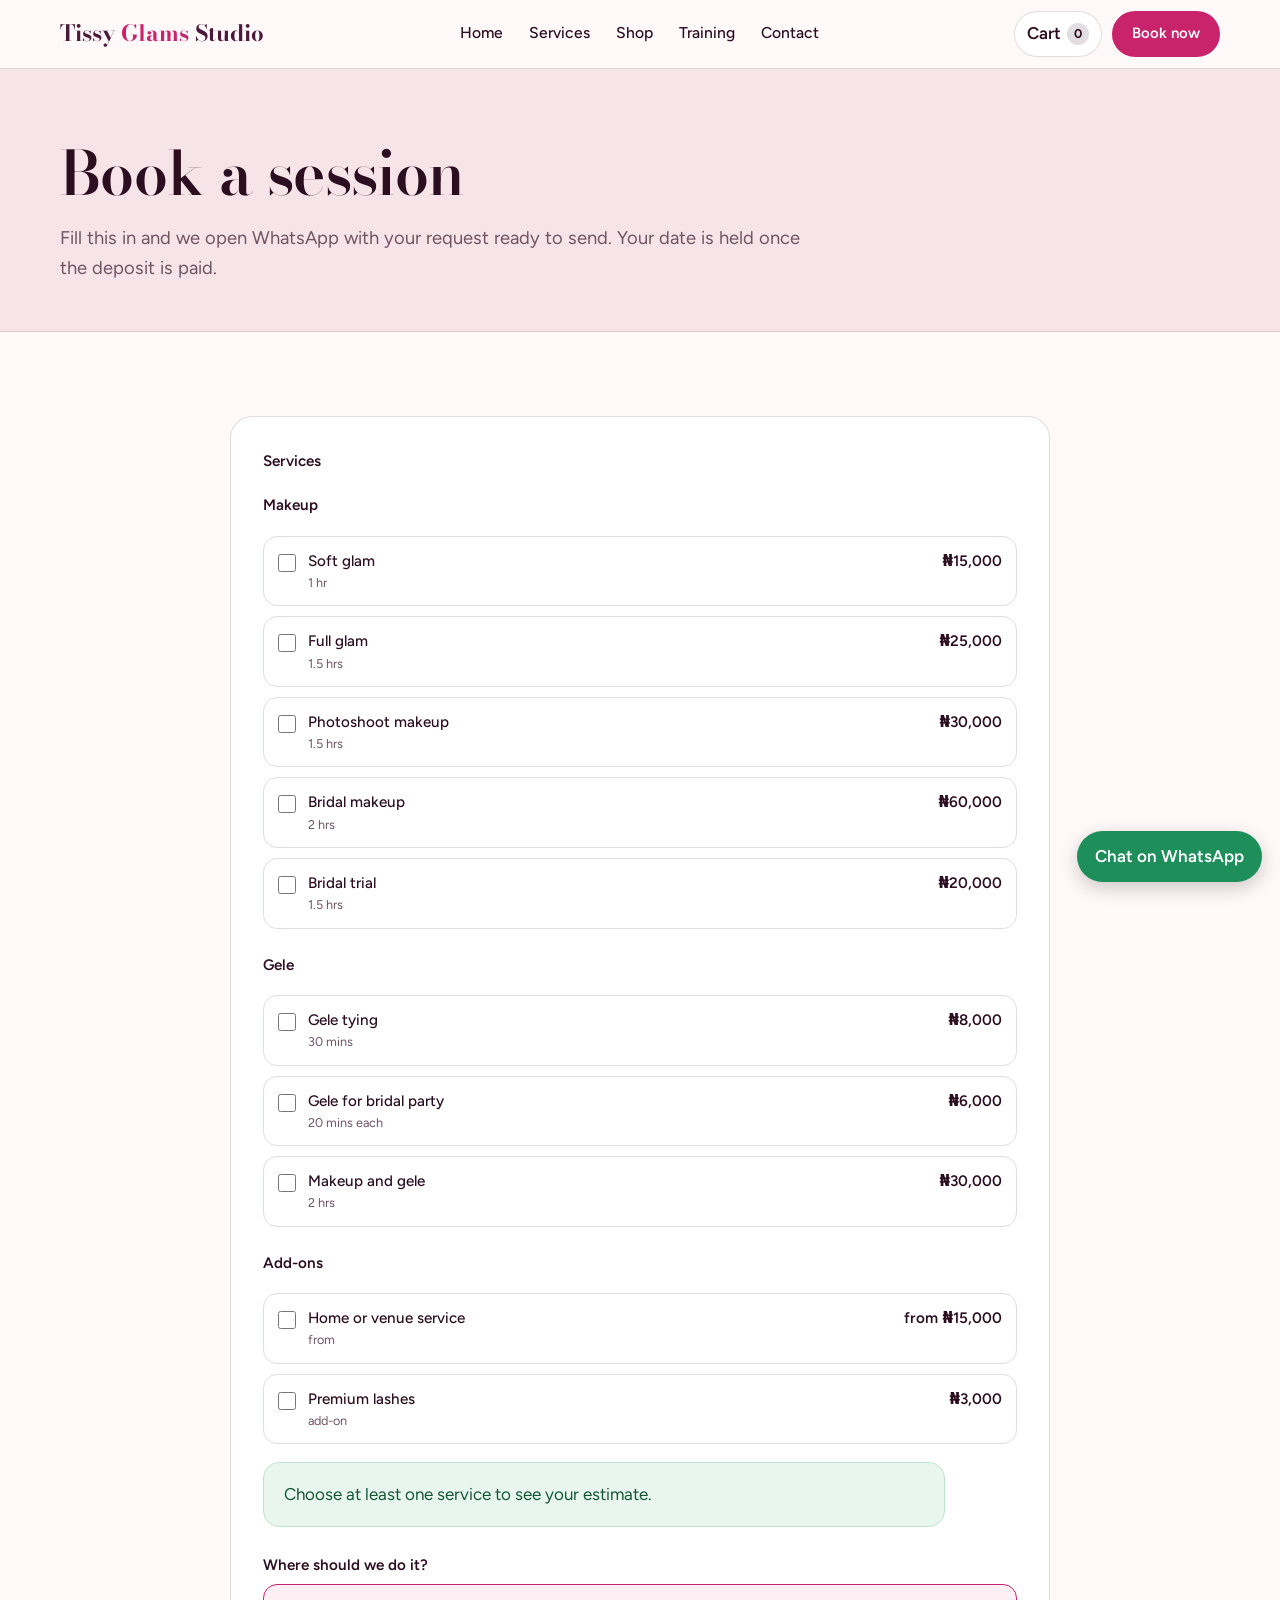
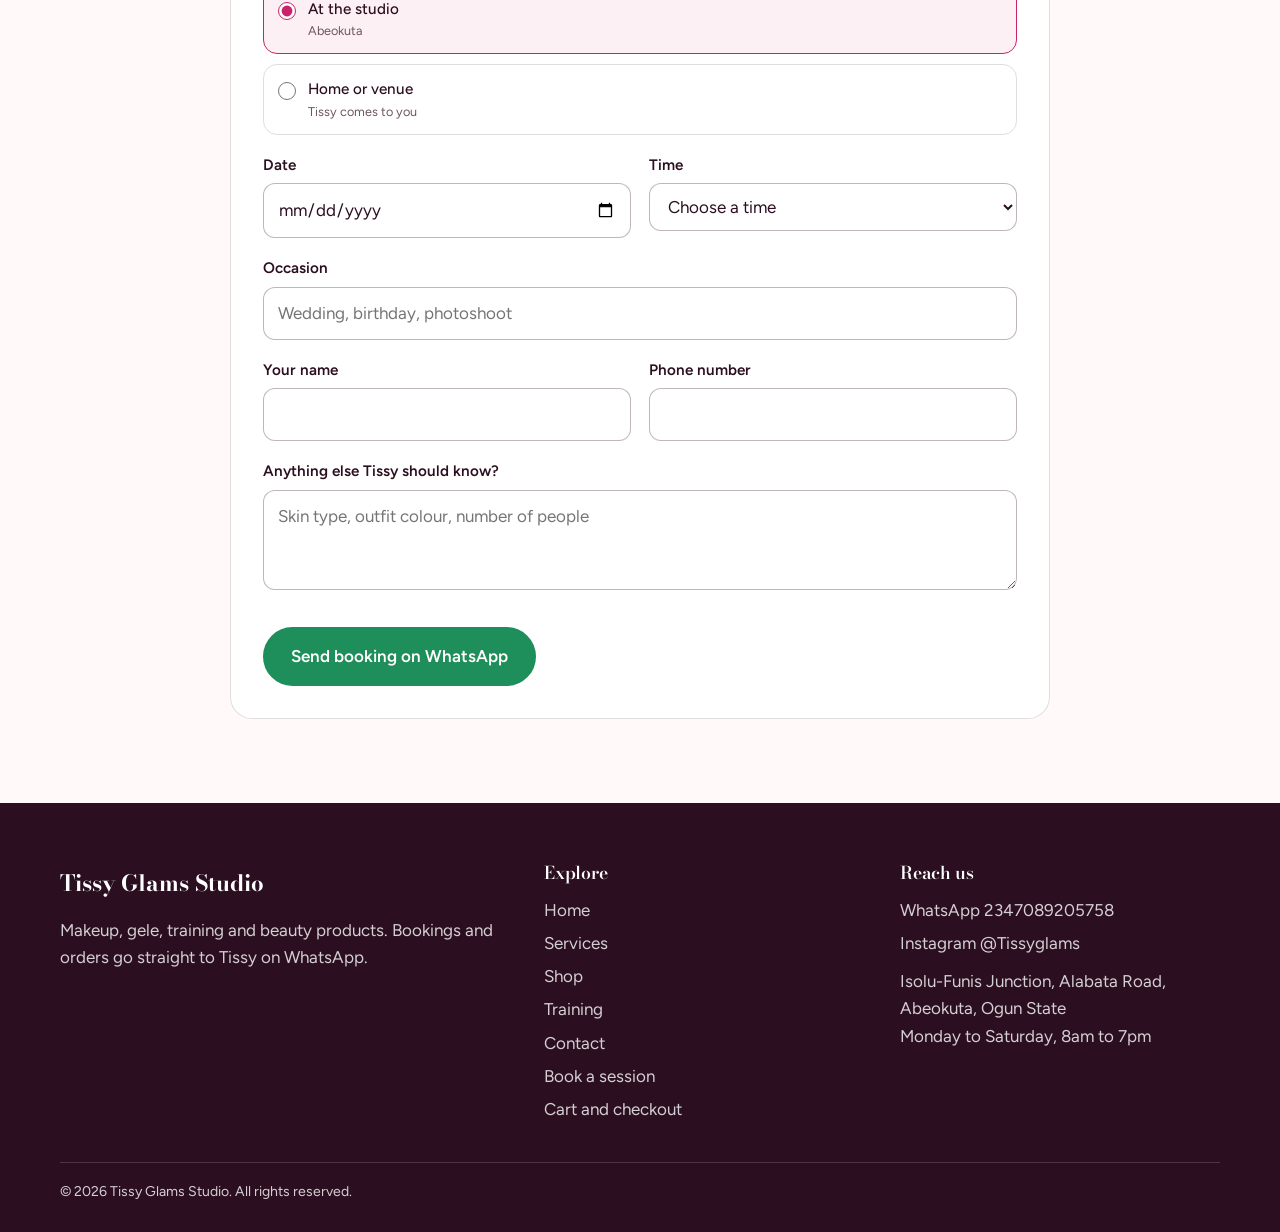
==== book.html @ c85ff31c "Initial commit: Tissy Glams Studio website" ====
<!doctype html>
<html lang="en">
<head>
<meta charset="utf-8">
<meta name="viewport" content="width=device-width,initial-scale=1">
<title>Book a session | Tissy Glams Studio</title>
<meta name="description" content="Book a makeup or gele session with Tissy Glams Studio.">
<link rel="preconnect" href="https://fonts.googleapis.com"><link rel="preconnect" href="https://fonts.gstatic.com" crossorigin>
<link href="https://fonts.googleapis.com/css2?family=Bodoni+Moda:opsz,wght@6..96,500;6..96,600;6..96,700&family=Figtree:wght@400;500;600&display=swap" rel="stylesheet">
<link rel="stylesheet" href="css/style.css">
</head>
<body data-page="book">
<div id="site-header"></div>
<main>
<div class="page-hero"><div class="wrap"><h1>Book a session</h1><p class="lead">Fill this in and we open WhatsApp with your request ready to send. Your date is held once the deposit is paid.</p></div></div>
<section><div class="wrap" style="max-width:820px">
<form id="book-form" class="form-card" novalidate>
  <fieldset><legend class="legend">Services</legend><div class="opts" id="svc-opts"></div><p class="err-msg" id="svc-err" style="display:block" hidden>Choose at least one service.</p></fieldset>
  <p class="notice" id="est" style="margin:18px 0 26px"></p>
  <div class="form-grid">
    <fieldset class="full"><legend class="legend">Where should we do it?</legend>
      <div class="opts"><label class="opt"><input type="radio" name="where" value="studio" checked><span>At the studio<small>Abeokuta</small></span></label>
      <label class="opt"><input type="radio" name="where" value="home"><span>Home or venue<small>Tissy comes to you</small></span></label></div></fieldset>
    <div class="field full" id="addr-field" hidden><label for="addr">Venue address</label><input id="addr" type="text" autocomplete="street-address"><p class="err-msg">Enter the address Tissy should come to.</p></div>
    <div class="field"><label for="date">Date</label><input id="date" type="date" required><p class="err-msg">Choose a date.</p></div>
    <div class="field"><label for="time">Time</label><select id="time" required></select><p class="err-msg">Choose a time.</p></div>
    <div class="field full"><label for="occasion">Occasion</label><input id="occasion" type="text" placeholder="Wedding, birthday, photoshoot"></div>
    <div class="field"><label for="name">Your name</label><input id="name" type="text" autocomplete="name" required><p class="err-msg">Enter your name.</p></div>
    <div class="field"><label for="phone">Phone number</label><input id="phone" type="tel" autocomplete="tel" required><p class="err-msg">Enter a valid phone number.</p></div>
    <div class="field full"><label for="notes">Anything else Tissy should know?</label><textarea id="notes" placeholder="Skin type, outfit colour, number of people"></textarea></div>
  </div>
  <div class="btn-row"><button class="btn wa" type="submit">Send booking on WhatsApp</button></div>
</form>
<div id="book-result"></div>
</div></section>
</main>
<div id="site-footer"></div>
<script src="js/data.js"></script>
<script src="js/app.js"></script>
</body>
</html>
---- css/style.css ----
:root{
  --ink:#2B0F20; --plum:#4A1A38; --fuchsia:#C8236B; --fuchsia-d:#A31A56;
  --blush:#F7E4E8; --paper:#FFF9FA; --brass:#B8863B; --muted:#6F5563;
  --line:rgba(43,15,32,.14); --ok:#1F7A4D; --err:#B3261E;
  --serif:'Bodoni Moda',Georgia,serif; --sans:'Figtree',system-ui,sans-serif;
  --wrap:1160px;
}
*{box-sizing:border-box;margin:0;padding:0}
html{scroll-behavior:smooth}
body{font-family:var(--sans);color:var(--ink);background:var(--paper);line-height:1.6;font-size:17px;-webkit-font-smoothing:antialiased}
img,svg{display:block;max-width:100%}
a{color:inherit}
.wrap{width:min(var(--wrap),100% - 32px);margin-inline:auto}
:focus-visible{outline:3px solid var(--fuchsia);outline-offset:3px;border-radius:4px}
.sr{position:absolute;left:-9999px}

/* type */
h1,h2,h3{font-family:var(--serif);font-weight:600;line-height:1.08;letter-spacing:-.01em}
h1{font-size:clamp(2.6rem,6.4vw,5rem)}
h2{font-size:clamp(1.9rem,4vw,3rem)}
h3{font-size:1.35rem}
p{max-width:62ch}
.lead{font-size:1.15rem;color:var(--muted);margin-top:1.1rem}
.muted{color:var(--muted)}

/* header */
.site-header{position:sticky;top:0;z-index:50;background:rgba(255,249,250,.92);backdrop-filter:blur(10px);border-bottom:1px solid var(--line)}
.bar{display:flex;align-items:center;justify-content:space-between;height:68px;gap:16px}
.logo{font-family:var(--serif);font-weight:700;font-size:1.4rem;text-decoration:none;color:var(--plum);white-space:nowrap}
.logo span{color:var(--fuchsia)}
.nav{display:flex;gap:26px;align-items:center}
.nav a{text-decoration:none;font-weight:500;font-size:.98rem;padding:6px 0;border-bottom:2px solid transparent}
.nav a:hover{border-color:var(--line)}
.nav a[aria-current="page"]{border-color:var(--fuchsia)}
.bar-actions{display:flex;gap:10px;align-items:center}
.cart-link{position:relative;display:inline-flex;align-items:center;gap:6px;text-decoration:none;font-weight:600;padding:8px 12px;border:1px solid var(--line);border-radius:999px;background:#fff}
.cart-link b{background:var(--fuchsia);color:#fff;border-radius:999px;min-width:22px;height:22px;display:grid;place-items:center;font-size:.8rem;padding:0 6px}
.cart-link b[data-n="0"]{background:var(--line);color:var(--ink)}
.menu-btn{display:none;background:none;border:1px solid var(--line);border-radius:10px;padding:8px 12px;font:inherit;font-weight:600;cursor:pointer}
@media(max-width:860px){
  .menu-btn{display:block}
  .nav{position:absolute;left:0;right:0;top:68px;background:var(--paper);border-bottom:1px solid var(--line);flex-direction:column;align-items:flex-start;padding:12px 16px 20px;gap:4px;display:none}
  .nav.open{display:flex}
  .nav a{padding:10px 0;width:100%}
}

/* buttons */
.btn{display:inline-flex;align-items:center;justify-content:center;gap:8px;font:inherit;font-weight:600;padding:14px 26px;border-radius:999px;border:2px solid var(--fuchsia);background:var(--fuchsia);color:#fff;text-decoration:none;cursor:pointer;transition:background .2s,transform .2s}
.btn:hover{background:var(--fuchsia-d);border-color:var(--fuchsia-d)}
.btn:active{transform:scale(.98)}
.btn.ghost{background:transparent;color:var(--ink);border-color:var(--ink)}
.btn.ghost:hover{background:var(--ink);color:#fff}
.btn.sm{padding:9px 18px;font-size:.93rem}
.btn.wa{background:#1E8E5A;border-color:#1E8E5A}
.btn.wa:hover{background:#17724A;border-color:#17724A}
.btn-row{display:flex;gap:12px;flex-wrap:wrap;margin-top:1.8rem}

/* sections */
section{padding:84px 0}
.tint{background:var(--blush)}
.dark{background:var(--ink);color:#fff}
.dark .muted,.dark .lead{color:rgba(255,255,255,.72)}
.sec-head{margin-bottom:2.6rem}
.page-hero{padding:72px 0 48px;background:var(--blush);border-bottom:1px solid var(--line)}
.page-hero h1{font-size:clamp(2.3rem,5vw,3.8rem)}

/* hero */
.hero{padding:56px 0 0;overflow:hidden}
.hero-grid{display:grid;grid-template-columns:1.05fr 1fr;gap:48px;align-items:end}
.hero h1{margin-bottom:1.2rem}
.hero-copy{padding-bottom:72px}
.shades{display:flex;gap:10px;align-items:flex-end;height:520px}
.arch{flex:1;border-radius:999px 999px 0 0;position:relative;transform:translateY(105%);animation:rise .9s cubic-bezier(.2,.8,.2,1) forwards;display:flex;align-items:flex-end;justify-content:center;padding-bottom:14px}
.arch:nth-child(1){animation-delay:.05s} .arch:nth-child(2){animation-delay:.15s}
.arch:nth-child(3){animation-delay:.25s} .arch:nth-child(4){animation-delay:.35s}
.arch:nth-child(5){animation-delay:.45s} .arch:nth-child(6){animation-delay:.55s}
.arch small{font-size:.72rem;font-weight:600;color:rgba(0,0,0,.55);writing-mode:vertical-rl;transform:rotate(180deg)}
.arch.deep small{color:rgba(255,255,255,.7)}
@keyframes rise{to{transform:none}}
@media(max-width:860px){
  .hero-grid{grid-template-columns:1fr}
  .shades{height:300px}
  .hero-copy{padding-bottom:12px}
}

/* price menu (services) */
.menu-group{margin-bottom:3.2rem}
.menu-group>h2{margin-bottom:.4rem}
.menu-list{list-style:none;margin-top:1.2rem;border-top:1px solid var(--ink)}
.menu-item{display:grid;grid-template-columns:1fr auto auto;gap:20px;align-items:center;padding:20px 0;border-bottom:1px solid var(--line)}
.menu-item h3{font-size:1.25rem}
.menu-item p{color:var(--muted);font-size:.97rem;margin-top:4px}
.price{font-family:var(--serif);font-weight:600;font-size:1.3rem;white-space:nowrap}
@media(max-width:640px){.menu-item{grid-template-columns:1fr auto}.menu-item .btn{grid-column:1/-1;justify-self:start}}

/* split features */
.split{display:grid;grid-template-columns:1fr 1fr;gap:56px;align-items:center}
@media(max-width:860px){.split{grid-template-columns:1fr;gap:32px}}
.tall-arch{aspect-ratio:3/4;border-radius:999px 999px 24px 24px;background:linear-gradient(160deg,var(--fuchsia),var(--plum));display:grid;place-items:center;color:#fff;text-align:center;padding:40px}
.tall-arch p{font-family:var(--serif);font-size:1.7rem;line-height:1.25;max-width:14ch}

/* steps (a genuine sequence) */
.steps{list-style:none;counter-reset:s;display:grid;grid-template-columns:repeat(4,1fr);gap:24px}
.steps li{counter-increment:s;border-top:3px solid var(--fuchsia);padding-top:16px}
.steps li::before{content:counter(s);font-family:var(--serif);font-size:2.2rem;color:var(--fuchsia);display:block;line-height:1}
.steps h3{margin:10px 0 6px;font-size:1.15rem}
.steps p{color:var(--muted);font-size:.97rem}
@media(max-width:860px){.steps{grid-template-columns:1fr 1fr}}
@media(max-width:480px){.steps{grid-template-columns:1fr}}

/* products */
.toolbar{display:flex;gap:12px;flex-wrap:wrap;align-items:center;margin-bottom:2rem}
.chips{display:flex;gap:8px;flex-wrap:wrap}
.chip{font:inherit;font-weight:500;font-size:.95rem;padding:8px 16px;border-radius:999px;border:1px solid var(--line);background:#fff;cursor:pointer}
.chip[aria-pressed="true"]{background:var(--ink);color:#fff;border-color:var(--ink)}
.search{margin-left:auto;font:inherit;padding:10px 16px;border-radius:999px;border:1px solid var(--line);min-width:220px;background:#fff}
@media(max-width:640px){.search{margin-left:0;width:100%}}
.grid{display:grid;grid-template-columns:repeat(auto-fill,minmax(230px,1fr));gap:28px 22px}
.product{display:flex;flex-direction:column}
.thumb{aspect-ratio:4/5;border-radius:999px 999px 14px 14px;display:grid;place-items:center;overflow:hidden}
.thumb svg{width:58%;height:auto}
.product h3{font-family:var(--sans);font-weight:600;font-size:1.05rem;margin-top:14px}
.product .desc{font-size:.93rem;color:var(--muted);margin-top:2px;flex:1}
.product .row{display:flex;align-items:center;justify-content:space-between;gap:10px;margin-top:12px}
.product select{font:inherit;font-size:.9rem;padding:7px 10px;border-radius:10px;border:1px solid var(--line);background:#fff;margin-top:10px;max-width:100%}
.empty{padding:40px 0;color:var(--muted)}

/* forms */
.form-card{background:#fff;border:1px solid var(--line);border-radius:22px;padding:32px}
.form-grid{display:grid;grid-template-columns:1fr 1fr;gap:18px}
.full{grid-column:1/-1}
@media(max-width:640px){.form-grid{grid-template-columns:1fr}.form-card{padding:22px}}
label,.legend{display:block;font-weight:600;font-size:.95rem;margin-bottom:6px}
input[type=text],input[type=tel],input[type=email],input[type=date],input[type=number],select,textarea{width:100%;font:inherit;padding:12px 14px;border-radius:12px;border:1px solid rgba(43,15,32,.3);background:#fff;color:var(--ink)}
textarea{min-height:100px;resize:vertical}
.hint{font-size:.88rem;color:var(--muted);margin-top:4px}
.err-msg{color:var(--err);font-size:.88rem;margin-top:4px;display:none}
.invalid .err-msg{display:block}
.invalid input,.invalid select,.invalid textarea{border-color:var(--err)}
fieldset{border:0}
.opts{display:grid;gap:10px}
.opt{display:flex;gap:12px;align-items:flex-start;padding:12px 14px;border:1px solid var(--line);border-radius:14px;cursor:pointer;font-weight:500;margin:0}
.opt input{margin-top:5px;accent-color:var(--fuchsia);width:18px;height:18px;flex:none}
.opt:has(input:checked){border-color:var(--fuchsia);background:#FDF0F5}
.opt small{display:block;color:var(--muted);font-weight:400}
.opt .p{margin-left:auto;font-weight:600;white-space:nowrap}

/* cart */
.checkout{display:grid;grid-template-columns:1.2fr .8fr;gap:36px;align-items:start}
@media(max-width:900px){.checkout{grid-template-columns:1fr}}
.cart-line{display:grid;grid-template-columns:72px 1fr auto;gap:16px;align-items:center;padding:16px 0;border-bottom:1px solid var(--line)}
.cart-line .thumb{border-radius:999px 999px 8px 8px;aspect-ratio:4/5}
.cart-line .thumb svg{width:60%}
.qty{display:inline-flex;align-items:center;border:1px solid var(--line);border-radius:999px;background:#fff;margin-top:6px}
.qty button{width:34px;height:34px;border:0;background:none;font-size:1.1rem;cursor:pointer;border-radius:999px}
.qty span{min-width:28px;text-align:center;font-weight:600}
.link-btn{background:none;border:0;color:var(--fuchsia);font:inherit;font-weight:600;cursor:pointer;margin-left:12px;text-decoration:underline}
.summary{position:sticky;top:90px}
.sum-row{display:flex;justify-content:space-between;padding:6px 0}
.sum-row.total{border-top:1px solid var(--ink);margin-top:8px;padding-top:14px;font-family:var(--serif);font-weight:600;font-size:1.4rem}
.bank{background:var(--blush);border-radius:14px;padding:16px;margin-top:14px;font-size:.95rem}

/* notices */
.notice{border-radius:16px;padding:18px 20px;background:#E9F6EF;color:#14563A;border:1px solid #BFE3D0;margin-top:18px}
.notice.warn{background:#FFF4E0;color:#7A4B00;border-color:#F0D6A1}

/* footer */
.site-footer{background:var(--ink);color:rgba(255,255,255,.8);padding:60px 0 28px}
.foot-grid{display:grid;grid-template-columns:1.4fr 1fr 1fr;gap:36px}
@media(max-width:700px){.foot-grid{grid-template-columns:1fr}}
.site-footer h3{color:#fff;font-size:1.1rem;margin-bottom:12px}
.site-footer a{display:block;text-decoration:none;padding:3px 0}
.site-footer a:hover{color:#fff;text-decoration:underline}
.site-footer .logo{color:#fff}
.copy{border-top:1px solid rgba(255,255,255,.15);margin-top:36px;padding-top:18px;font-size:.88rem}

.toast{position:fixed;left:50%;bottom:24px;transform:translate(-50%,30px);background:var(--ink);color:#fff;padding:12px 20px;border-radius:999px;opacity:0;pointer-events:none;transition:.3s;z-index:99;font-weight:500}
.toast.show{opacity:1;transform:translate(-50%,0)}
.float-wa{position:fixed;right:18px;bottom:18px;z-index:60;background:#1E8E5A;color:#fff;border-radius:999px;padding:12px 18px;font-weight:600;text-decoration:none;box-shadow:0 6px 20px rgba(0,0,0,.2)}
.float-wa:hover{background:#17724A}

@media(prefers-reduced-motion:reduce){
  *{animation:none!important;transition:none!important;scroll-behavior:auto!important}
  .arch{transform:none}
}
[hidden]{display:none!important}

.nav-book{display:none}
@media(max-width:560px){
  .logo{font-size:1.1rem}
  .bar-actions>.btn{display:none}
  .nav-book{display:block;font-weight:700;color:var(--fuchsia)}
  .float-wa{padding:10px 14px;font-size:.9rem;right:12px;bottom:12px}
}
.copy{max-width:none}
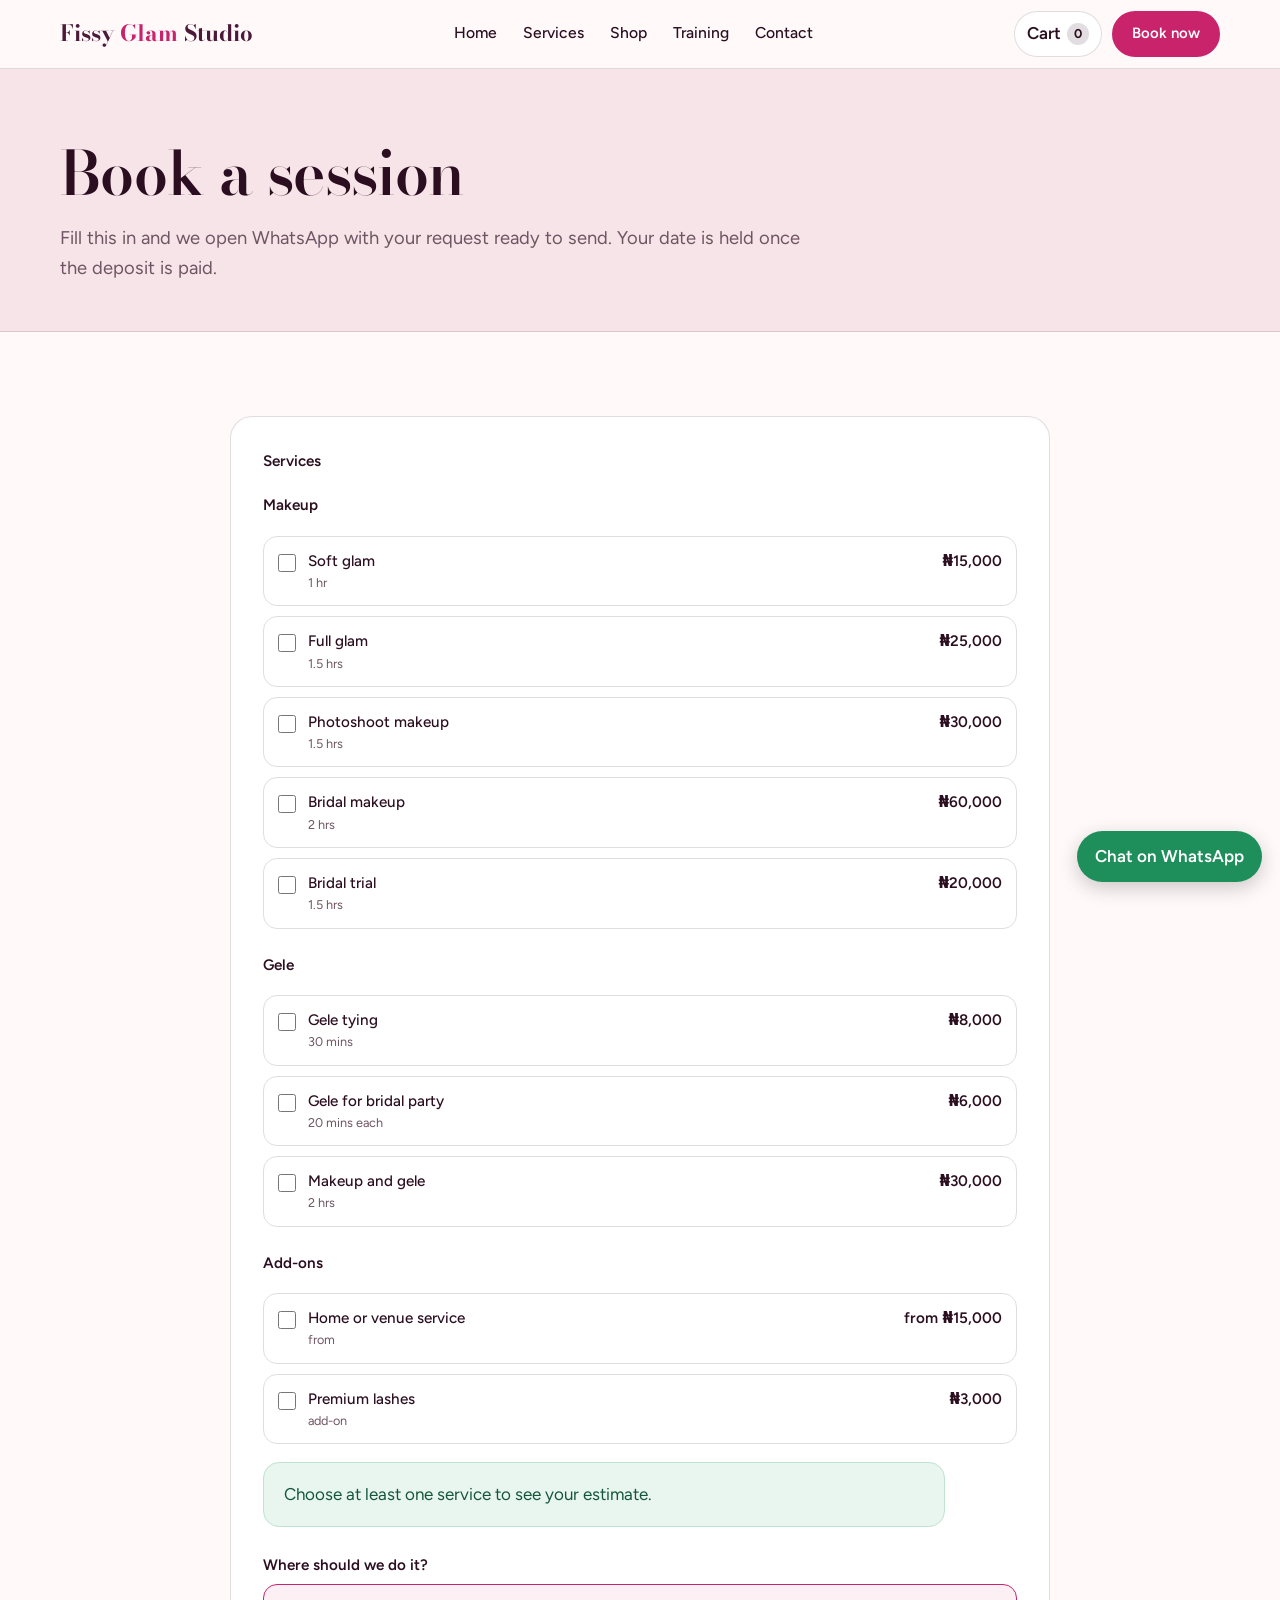
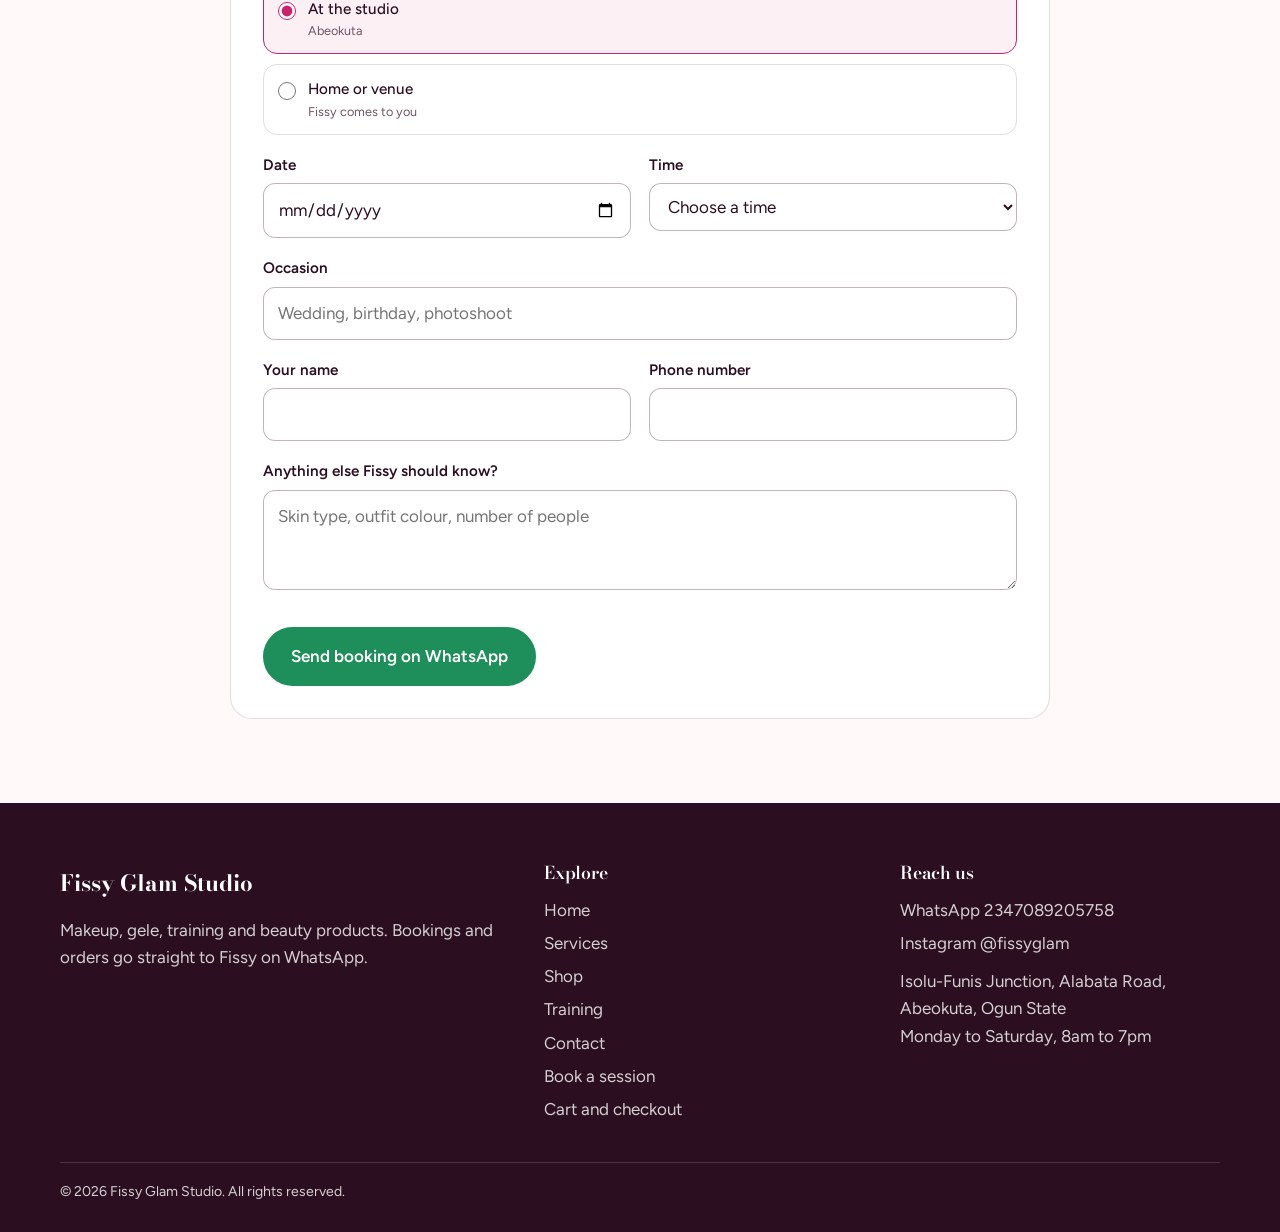
==== commit 792e12a0: "Correct brand name to Fissy Glams" ====
--- a/book.html
+++ b/book.html
@@ -3,8 +3,8 @@
 <head>
 <meta charset="utf-8">
 <meta name="viewport" content="width=device-width,initial-scale=1">
-<title>Book a session | Tissy Glams Studio</title>
-<meta name="description" content="Book a makeup or gele session with Tissy Glams Studio.">
+<title>Book a session | Fissy Glam Studio</title>
+<meta name="description" content="Book a makeup or gele session with Fissy Glam Studio.">
 <link rel="preconnect" href="https://fonts.googleapis.com"><link rel="preconnect" href="https://fonts.gstatic.com" crossorigin>
 <link href="https://fonts.googleapis.com/css2?family=Bodoni+Moda:opsz,wght@6..96,500;6..96,600;6..96,700&family=Figtree:wght@400;500;600&display=swap" rel="stylesheet">
 <link rel="stylesheet" href="css/style.css">
@@ -20,14 +20,14 @@
   <div class="form-grid">
     <fieldset class="full"><legend class="legend">Where should we do it?</legend>
       <div class="opts"><label class="opt"><input type="radio" name="where" value="studio" checked><span>At the studio<small>Abeokuta</small></span></label>
-      <label class="opt"><input type="radio" name="where" value="home"><span>Home or venue<small>Tissy comes to you</small></span></label></div></fieldset>
-    <div class="field full" id="addr-field" hidden><label for="addr">Venue address</label><input id="addr" type="text" autocomplete="street-address"><p class="err-msg">Enter the address Tissy should come to.</p></div>
+      <label class="opt"><input type="radio" name="where" value="home"><span>Home or venue<small>Fissy comes to you</small></span></label></div></fieldset>
+    <div class="field full" id="addr-field" hidden><label for="addr">Venue address</label><input id="addr" type="text" autocomplete="street-address"><p class="err-msg">Enter the address Fissy should come to.</p></div>
     <div class="field"><label for="date">Date</label><input id="date" type="date" required><p class="err-msg">Choose a date.</p></div>
     <div class="field"><label for="time">Time</label><select id="time" required></select><p class="err-msg">Choose a time.</p></div>
     <div class="field full"><label for="occasion">Occasion</label><input id="occasion" type="text" placeholder="Wedding, birthday, photoshoot"></div>
     <div class="field"><label for="name">Your name</label><input id="name" type="text" autocomplete="name" required><p class="err-msg">Enter your name.</p></div>
     <div class="field"><label for="phone">Phone number</label><input id="phone" type="tel" autocomplete="tel" required><p class="err-msg">Enter a valid phone number.</p></div>
-    <div class="field full"><label for="notes">Anything else Tissy should know?</label><textarea id="notes" placeholder="Skin type, outfit colour, number of people"></textarea></div>
+    <div class="field full"><label for="notes">Anything else Fissy should know?</label><textarea id="notes" placeholder="Skin type, outfit colour, number of people"></textarea></div>
   </div>
   <div class="btn-row"><button class="btn wa" type="submit">Send booking on WhatsApp</button></div>
 </form>
